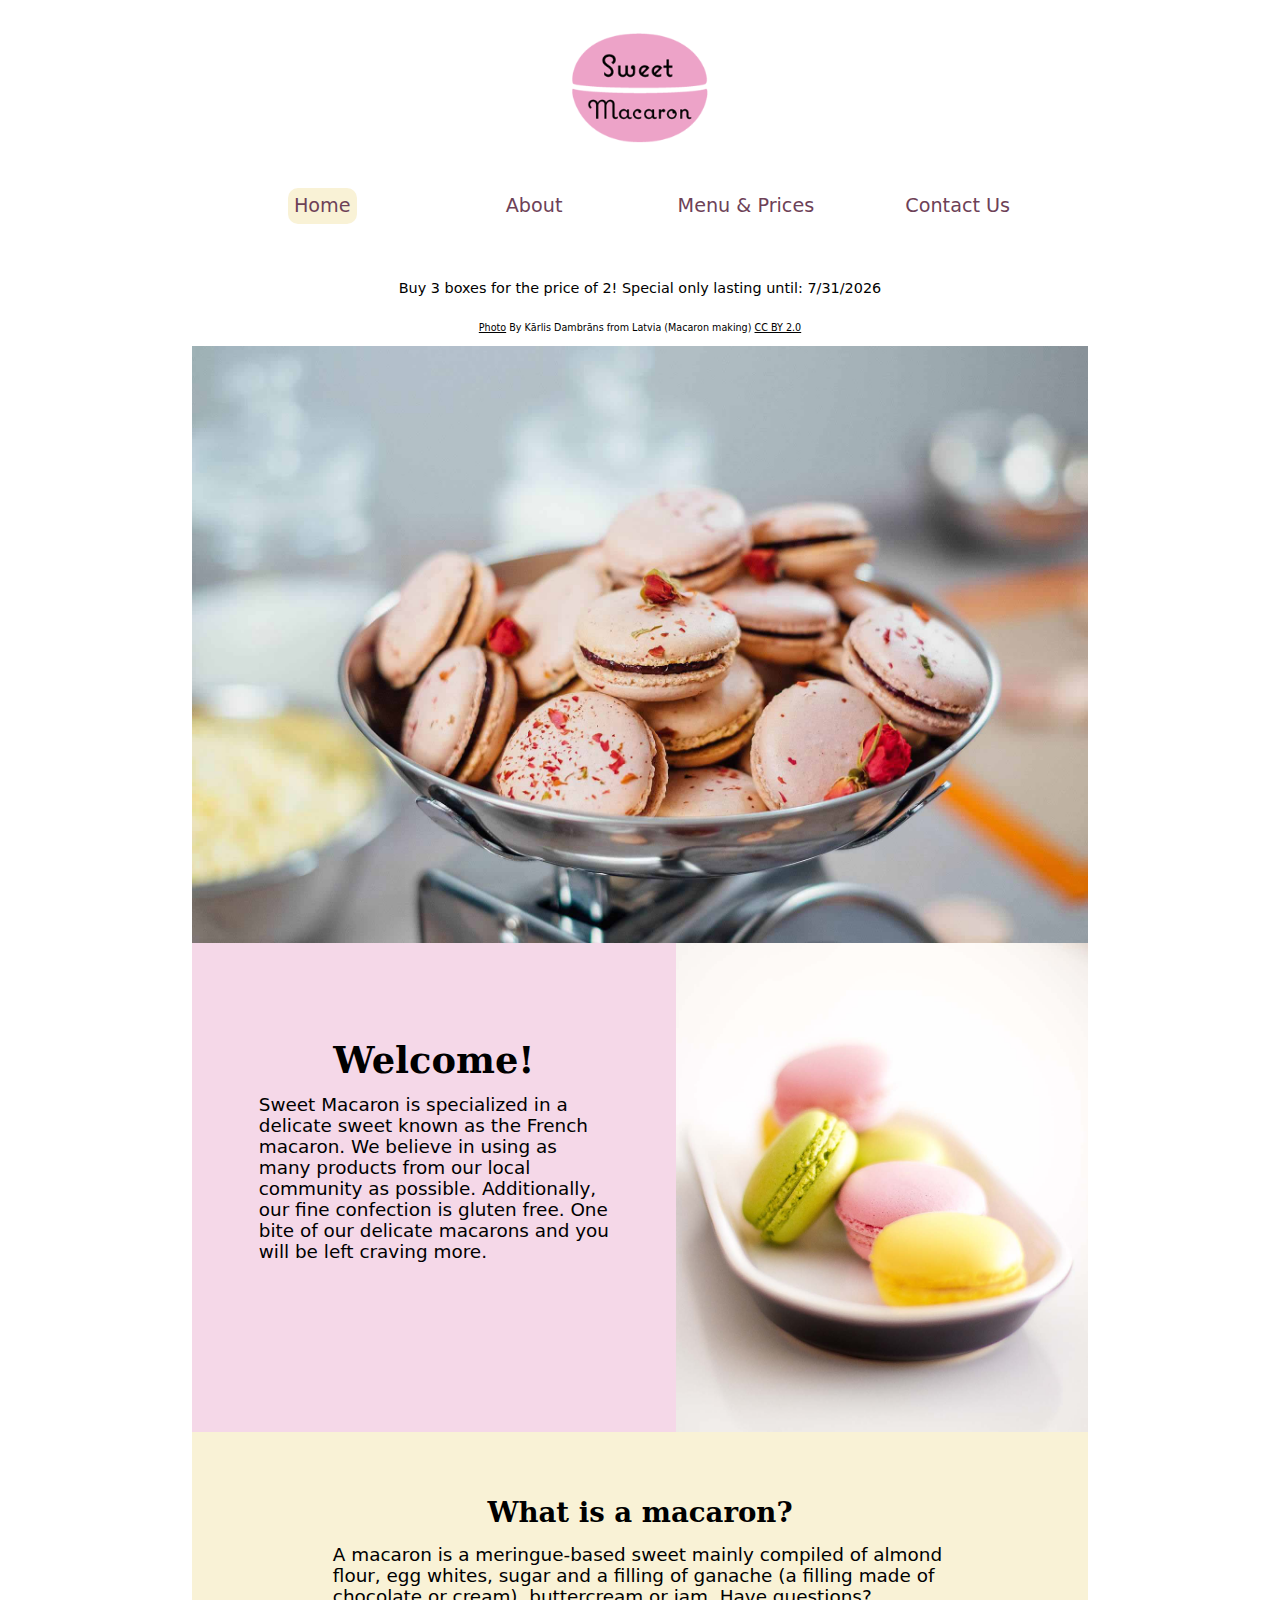
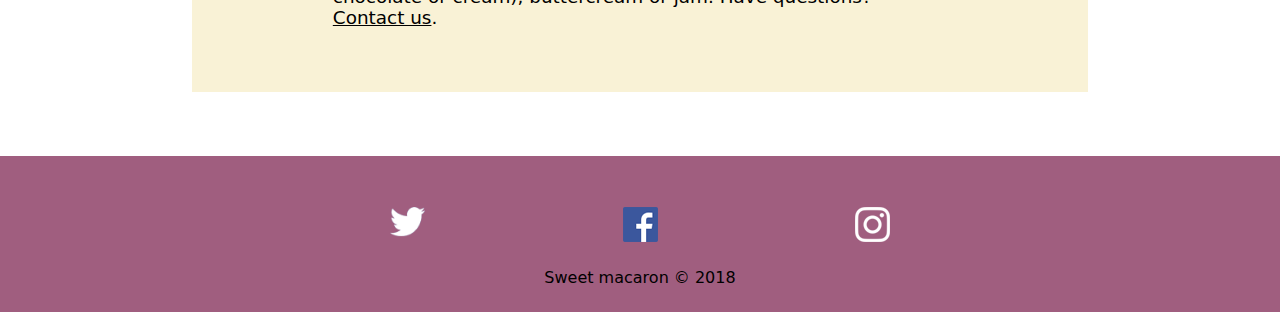
==== index.html @ 44dbab27 "first commit" ====
<!Doctype html>
<html>
   <head>
      <meta charset = "utf-8"/>
      <meta name = "viewport" content = "width=device-width, initial-scale = 1.0"/>
      <title>Sweet Macaron &#124; Home</title>
      <link href = "sweet-macaron-styles.css" rel = "stylesheet" type = "text/css"/>
   </head>
   <!-- Below is header with navigation and logo image -->
   <body id = "home-page">
      <header>
	     <div  id = "logo-container">
	        <a href = "index.html">
	           <img src = "sweet-macaron-images/logo/sweet-macaron-logo.png" alt = "Sweet Macaron Logo" id = "logo"/>
            </a>
		 </div>
		 <nav>
		 <!-- Hamburger icon -->
	        <div id = "icon-container">
	           <div id = "bar1"></div>
	           <div id = "bar2"></div>
	           <div id = "bar3"></div>
	        </div>
	        <ul id = "menu-invisible" class = "menu-container">
	           <li>
		          <a href = "index.html" class = "current-tab">Home</a>
			   </li>
	           <li>
		          <a href = "sweet-macaron-about.html">About</a>
		       </li>
	           <li>
		          <a href = "sweet-macaron-menu.html">Menu &#38; Prices</a>
	           </li>
	           <li>
		          <a href = "sweet-macaron-contact.html">Contact Us</a>
	           </li>
	        </ul>
         </nav> 
      </header>
      <!-- Using JS for special sale count down on below div-->
      <div id = "special-offer">Buy 3 boxes for the price of 2! Special only lasting until:</div>
      <!-- Below is slideshow of images and photo credit -->
      <div> 
	     <div class = "credit-div">
		    <p>
			   <a href = "https://commons.wikimedia.org/wiki/File:Macaron_making_(24769188390).jpg">Photo</a>
		       By Kārlis Dambrāns from Latvia (Macaron&#160;making) 
		       <a href = "http://creativecommons.org/licenses/by/2.0">CC&#160;BY&#160;2.0</a>
            </p>			   
		 </div>
         <img src = "sweet-macaron-images/home-page-images/bowl-macarons.jpg" alt = "Image Slide 1: Bowl of Macarons" class = "image-slide" id = "image-slide-display"/>
	     <img src = "sweet-macaron-images/home-page-images/piping-macarons.jpg" alt = "Image Slide 2: Piping Macarons" class = "image-slide"/>
	     <img src = "sweet-macaron-images/home-page-images/plate-macarons.jpg" alt = "Image Slide 3: Stacked Macarons on Plate" class = "image-slide"/>
      </div>
      <!--First section with quick intro --> 
	  <div id = "top-sections-div">
         <section id = "first-section">
            <h1>Welcome!</h1>
            <p>
			   Sweet Macaron is specialized in a delicate sweet known as the French macaron.
               We believe in using as many products from our local community as possible.
               Additionally, our fine confection is gluten free. One bite of our delicate macarons 
               and you will be left&#160;craving&#160;more. 
		    </p>
         </section>
         <!-- Second section and separate div for image -->
	     <div id = "bottom-right">
            <img src = "sweet-macaron-images/home-page-images/column-macarons.jpg" alt = "Plate Full of Macarons" id = "bottom-img"/>
         </div>
	  </div>
      <section id = "bottom-left">
         <h2>What is a macaron?</h2>
         <p>
		    A macaron is a meringue-based sweet mainly compiled of almond flour, egg whites, 
            sugar and a filling of ganache (a filling made of chocolate or cream), buttercream or jam.
			Have&#160;questions?
			<a href = "sweet-macaron-contact.html">Contact&#160;us</a>.
		 </p>
      </section>
      <footer> 
         <img src = "sweet-macaron-images/social-media-images/twitter-logo-white.png" alt = "Twitter Logo Links to Twitter Page" class = "social-media twit-insta"/>
         <img src = "sweet-macaron-images/social-media-images/fb-logo-white-bg.png" alt = "Facebook Logo Links to Facebook Page" id = "social-fb" class = "social-media"/>
	     <img src = "sweet-macaron-images/social-media-images/ig-glyph-white.png" alt = "Instagram Logo Links to Instagram Page" class = "social-media twit-insta"/>
         <p>Sweet macaron &#169; 2018</p> 
	  </footer>
      <script src = "sweet-macaron.js"></script>
   </body>
</html>
---- sweet-macaron-styles.css ----
@charset "utf-8";

/*resets margin and padding styles of browsers*/

* {
    margin: 0;
    padding: 0;	
}

/*default styles are for mobile */

/*---- Body Styles ----*/

body {
	background-color: rgb(255, 255, 255);
	color: rgb(0, 0, 0);
	font-family: "Lucida Grande", "Lucida Sans Unicode", "Lucida Sans", "DejaVu Sans", Verdana, sans-serif;
	font-size: 1em;
	width: 100%;
}
body header img {
	width: 50%;
}


h1 {
	font-family: Constantia, "Lucida Bright", "DejaVu Serif", Georgia, serif;
    font-size: 2em;
	margin: 0 auto;
	text-align: center;
	width: 100%;
}
h2 {
	font-family: Constantia, "Lucida Bright", "DejaVu Serif", Georgia, serif;
	margin: 0 auto;
	text-align: center;
	width: 100%;
}

header {
	width: 100%;	
}

/*slideshow*/

.image-slide {
	display: none;
	width: 100%;
}
/* below used in slideshow JS */

#image-slide-display {
	display: block;
}

/*---- About Page Styles ----*/

#about-photo-credit {
	color: rgb(255, 255, 255);
	font-size: .6em;
	text-align: center;
}

#about-photo-credit a {
	color: rgb(255, 255, 255);
}

#about-photo-credit a:visisted {
	color: rgb(255, 255, 255);
}

.about-bottom {
	font-size: .9em;
	padding: 5% 5% 0 5%;
	text-align: left;
}

#about-section{
	background-color: rgb(249, 242, 214);
}

#bottom-p-about {
	padding-bottom: 8%;
}

#our-story {
	font-size: 1.2em;
	padding: 5% 5% 0 5%;
	text-align: left;
}

#text-image {
	color: rgb(255, 255, 255);
	font-size: 1.5em;
	margin: 0 auto;
	text-align: center;
	width: 95%;
}

#top-p-about {
	padding-top: 2%;
}

#top-about-section {
	background-image: url("sweet-macaron-images/about-page-images/blue-piped-macarons.jpg");
    background-repeat: no-repeat;
	background-size: cover;
	padding: 15% 0;
	width: 100%;
}

/*---- Contact Page Styles ----*/

/*ASIDE AND ACTIVE LOCATION FIXES CONTENT */

/*visit us list*/

aside {
	display: block;
	float: none;
	margin-left: auto;
	margin-right: auto;
	margin-top: 5%;
	text-align: center; 
	width: 90%;
}


aside h2 {
	margin-top: 5%;
	vertical-align: top;
}

aside ul li {
	list-style-type: none;
	margin: 8% 0;
}

aside ul li a {
	color: rgb(109, 65, 87);
	text-decoration: none;
}


aside ul li a:hover {
	background-color: rgb(249, 242, 214);
	border-radius: 8px;
	padding: 2%;
}

aside ul li a:visited {
	color: rgb(109, 65, 87);
}

/*contact us text */

#contact-content {
	margin: 5% auto;
	width: 90%;
}

#contact-intro {
	background-color: rgb(249, 242, 214);
	padding: 5% 5%;	
}

#contact-p {
	margin: 0 auto;
	padding-bottom: 4%;
	padding-top: 4%;
	width: 90%;
}

hr {
	border: 1px solid rgb(160, 94, 127);
	margin: 0 auto;
	width: 220px;
}

/*store info displayed*/

.location-info {
	padding-bottom: 10%;
}

.location-info li{
	list-style-type: none;
	margin-top: 8%;
	
}

/*image at the top of contact us*/

#macarons-counter {
	display: block;
	width: 100%;
}



/*classes used for js in contact pg 
Current locatoin info and current tab selected*/

.active-location {
	display: block;
	margin-left: auto;
	margin-right: auto;
	width: 90%;
}

.active-location h2 {
	margin-top: 5%;
}

.active-location-tab {
	background-color: rgb(249, 242, 214);
	border-radius: 8px;
	padding: 2%;
}

.hidden-location {
	display: none;
}

.non-active-location-tab {
	
}

/*---- Home Page Styles ----*/

/*bottom vertical image*/ 

#bottom-img {
	display: block;
	width: 100%;
}

/*what is a macaron? content*/ 

#bottom-left {
    background-color: rgb(249, 242, 214);
    font-size: .9em;
    padding: 5%;
	width: 90%;
}

.credit-div {
	font-size: .6em;
	padding-bottom: 1%;
	padding-left: 3%;
	padding-right: 3%;
	text-align: center;
}

#display-credit-home{
	font-size: .6em;
	text-align: center;
}

/*welcome! and intro content*/

#first-section {
	background-color: rgb(245, 216, 232);
    font-size: .9em;
	padding-bottom: 5%;
	padding-left: 5%;
	padding-right: 5%;
	width: 90%;
}

#first-section h1 {
	padding-top: 5%;
}

#logo {
	margin-left: auto;
    margin-right: auto;
	max-width: 180px;
	min-width: 130px;
	width: 40%;
}

#logo-container {
	display: inline;
}

#non-display-credit-home{
	display: none;
}

section {
	text-align: center;
}

#special-offer {
	font-size: .8em;
	margin: 0 5%;
	padding-bottom: 3%;
	text-align: center;
	width: 90%;
}

/*---- Footer Styles ----*/

footer {
	background-color: rgb(160, 94, 127);
	margin-left: auto;
	margin-right: auto;
	padding-bottom: 2%;
	text-align: center;
	width: 100%;
}



#social-fb{
	margin-left: 15%;
	margin-right: 15%;
	max-width: 35px;
}

.social-media {
	display: inline-block;
	padding-bottom: 5%;
	padding-top: 8%;
	vertical-align: top;
	width: 100%;
}

.twit-insta {
	max-width: 35px;
}

/*---- Menu Page Styles ----*/

/*menu back to top button*/

.attribution {
	font-size: .6em;
}

#back-to-top {
	background-color: rgb(255, 255, 255);
	background-color: rgba(255, 255, 255, 0.8);
	border-radius: 10px 10px;
	font-size: 1.1em;
	padding: 2%;
	position: fixed;
    bottom: 20px; 
	right: 0;
}

#back-to-top:visited{
	color: rgb(0, 0, 0);
}

figcaption {
	font-size: .85em;
	margin: 3% auto;
	width: 90%;
}

figure img {
	width: 100%;
}

#gluten, #note {
	font-size: .78em;
	font-weight: bold;
}

#intro {
    font-size: .9em;
	margin: 0 auto;
	padding-bottom: 5%;
	width: 90%;
}

#last-figcaption {
	margin-bottom: 8%;
}

#top-section-menu {
    background-color: rgb(245, 216, 232);	
	margin-bottom: 3%;
	margin-left: 3%;
	margin-right: 3%;
	padding-bottom: 5%;
	padding-top: 5%;
}
 
/*---- Navigation Styles ----*/

a {
	color: rgb(0, 0, 0);
}

a:visited {
	color: rgb(109, 65, 87);
}

.current-tab {
	background-color: rgb(249, 242, 214);
	border-radius: 10px;
	padding: 3%;
}

#icon-container {
	cursor: pointer;
	display: inline-block;
	margin: 20% 0 0 25%;
	width: 100%;
}

#menu-invisible {
	display: none;
}

#menu-visible {
	background: white;
	display: block;
	list-style: none;
	padding: 5% 0;
	position: absolute;
	top: 0;
	width: 100%;
}

nav  {
	float: left;
	font-family: Constantia, "Lucida Bright", "DejaVu Serif", Georgia, serif;
	width: 25%;
}

nav ul li {
	list-style: none;
	margin: 6% 0;
	padding: 2% 2%;
	text-align: center;
}


nav ul li a {
	color: rgb(109, 65, 87);
	font-size: 1.3em;
	font-family: "Lucida Grande", "Lucida Sans Unicode", "Lucida Sans", "DejaVu Sans", Verdana, sans-serif;
	text-decoration: none;
}

nav ul li a:hover {
	background-color: rgb(249, 242, 214);
	border-radius: 10px;
	padding: 3%;
}

nav ul li a:visited {
	color: rgb(109, 65, 87);
}

/*---- Navigatoinal Styles: Hamburger Icon and Transformation to X ----*/

#bar1, #bar2, #bar3 {
	background-color: rgb(0, 0, 0);
	height: 4px;
	margin: 4px 0;
	max-width: 24%;
	min-width: 20px;
	position: relative;
	transition: 0.4s;
	width: 18%;
	z-index: 1;
}

.change #bar1 {
	-moz-transform: rotate(-45deg) translate(-10px, 5px);
	-ms-transform: rotate(-45deg) translate(-10px, 5px);
	-webkit-transform: rotate(-45deg) translate(-10px, 5px);
	transform: rotate(-45deg) translate(-10px, 5px);
	
}

.change #bar2 {
	opacity: 0;
}

.change #bar3 {
	-moz-transform: rotate(45deg) translate(-6px, -2px);
	-ms-transform: rotate(45deg) translate(-6px, -2px);
	-webkit-transform: rotate(45deg) translate(-6px, -2px);
	transform: rotate(45deg) translate(-6px, -2px);
}

/*---- Prices Section of Menu Page Styles ----*/

.box-prices {
	list-style: none;
	margin-bottom: 2%;
	margin-left: 13%;
	text-align: left;
}

#box-sets {
	display: inline-block;
	margin-top: 3%;
}

#prices-header {
	font-size: 1.7em;
}

#prices-section {
    background-color: rgb(249, 242, 214);
	margin: 0 3% 2% 3%;
	padding: 5% 0;
}

#single-prices {
	list-style: none;
	text-align: left;
}

@media only screen and (max-width: 260px) {
   	hr {
		width: 200px;
	}
}

@media only screen and (max-width: 368px) {
    .active-location {
	    padding-top: 2%;
    }
}

@media only screen and (min-width: 369px) {

    #about-photo-credit {
	    float: right;
	    padding-right: 4%;
		padding-top: 10%;
    }
}

@media screen and (min-width: 256px) and (max-width: 309px) {
	
/*---- Home Page Styles ----*/
	
	#logo {
	    margin-left: 3%;
    }
}

@media only screen and (min-width: 310px) and (max-width: 477px) {
	
/*---- Home Page Styles ----*/
	
	#logo {
	    margin-left: 5%;
    }
}

@media only screen and (min-width: 478px) and (max-width: 540px) {
	
/*---- Home Page Styles ----*/
	
	#logo {
		margin-left: 9%;
    }
}

@media only screen and (min-width: 461px) {
	
/*---- Contact page Styles ----*/

    .location-info li{
	    margin-top: 3%;
    }	
	
/*---- Home Page Styles ----*/

/*Start of Margins Around Content*/
	
/*bottom vertical image*/ 

    #bottom-img {
	    margin: 0 auto;
		width: 90%;
    }
	
/*what is a macaron? content*/
 
    #bottom-left {
        margin: 0 5%;
	    margin-bottom: 5%;
	    width: 80%;
    }

/*welcome! and intro content*/

    #first-section {
	    margin: 0 5%;
        width: 80%;
	}

/*slideshow*/
    .image-slide {
	    margin: 0 auto;
	    width: 90%;
    }

/*---- Menu Page Styles ----*/

    figcaption {
	    margin: 0 auto;
	    padding-bottom: 3%;
	    padding-top: 1%;
    }
	
	figure img {
	    width: 70%;
    }

    #intro {
	    padding-bottom: 1%;
    }

    #prices-section {
	    margin-left: auto;
	    margin-right: auto;
	    width: 80%;
    }
	
	#top-section-menu {
	    margin-left: auto;
	    margin-right: auto;
	    width: 80%;
    }
}

@media only screen and (min-width: 600px)  {
	
/*---- Home Page Styles ----*/

/*bottom vertical image*/ 

    #bottom-img {
	    width: 70%;
	}
	
/*what is a macaron? content*/ 

    #bottom-left {
	    margin-left: auto;
	    margin-right: auto;
	    width: 60%;
	}

/*welcome! and intro content*/

    #first-section {
	    margin: 0 auto;
        width: 60%;	
    }
	
/*slideshow*/
    .image-slide {
	    width: 70%;
    }
}

@media only screen and (min-width: 541px) and (max-width: 660px) {
	
/*---- Home Page Styles ----*/
	
	#logo {
	    margin-left: 11%;
    }
}

@media only screen and (min-width: 661px) and (max-width: 785px) {
	
/*---- Home Page Styles ----*/
	
	#logo {
	    margin-left: 13%;
    }
}

@media only screen and (min-width: 786px) {
	
/*---- Contact Page Styles ----*/
	
/*turns location tabs to be horizontal*/
	
	.active-location h2 {
  		margin-top: 2%;
	}
	
	.active-location-tab {
		border-radius: 8px;
		padding: 6%;
	}
	
    aside ul li {
	    display: inline-block;
		margin: 6% 0;
		width: 26%;
	}
	
	aside ul li a:hover {
		border-radius: 8px;
		padding: 6%;
	}
	
    #contact-intro {
	    margin: 0 auto;
	    width: 70%;
    }
	
    .location-info li{
	    margin-top: 2%;
    }

    #macarons-counter {
	    margin: 0 auto;
	    width: 80%;
    }

/*---- Menu Page Styles ----*/
    figure img {
	    width: 50%;
    }
	
/*---- Navigation Styles Desktop ----*/
	
	#icon-container {
		display: none;
	}
	
	#logo {
		width: 100%;
	}
	
	#logo-container {
		display: block;
		text-align: center;
	}
	
	#menu-invisible {
	    display: block;
	    list-style: none;
	    position: relative;
	    text-align: center;
	    width: 100%;
	}
	
	nav {
		float: none;
		margin: 0 auto;
		width: 95%;
	}
	
	nav ul li {
		display: inline-block;
		margin: 2% 0;
		padding: 0;
		width: 20%;
	}
	
	nav ul li a {
		font-size: 1.2em;
	}
	
	#special-offer {
		margin-top: 3%;
	}
}

@media only screen and (min-width: 955px) {
	
/*---- About Page Styles ----*/
	
    .about-bottom {
	    font-size: 1em;
	    margin: 0 auto;
	    padding: 3% 0 0 0;
	    width: 60%;
    }

    #our-story {
	    margin: 0 auto;
	    padding: 5% 0 0 0;
	    width: 60%;
    }
	
/*---- Home Page Styles ----*/
	
/*bottom vertical image*/

	#bottom-img {
		width: 100%;
	}
	
/*what is a macaron? content*/ 
	
	#bottom-left {
		margin-bottom: 5%;
		margin-left: auto;
		margin-right: auto;
		text-align: left;
		width: 60%;	
	}
	
	#bottom-right {
		width: 60%;	
	} 
	
/*welcome! and intro content*/

	#first-section {
		text-align: left;
		vertical-align: top;
		width: 60%;
	}
     
	 #first-section h1 {
	    padding-top: 20%;
    }
	
	#first-section p {
		padding-top: 3%;
	}
	
	.image-slide {
		width: 70%;
	}
	
	.social-media {
	    padding-bottom: 2%;
	    padding-top: 5%;
    }
	
	#top-sections-div {
	    display: -ms-flex;
	    display: -webskit-flex;
        display: flex;
	    margin: 0 auto;
	    width: 70%;
	}

/*--- Menu Page Styles ---*/
	
	 #prices-section {
	    padding: 3% 0;
	    width: 70%;
    }
	
    #top-section-menu {
	    width: 70%;
    }
}

@media only screen and (min-width: 1019px) {
	
/*---- Contact Page Styles ----*/
	
	aside ul li {
		margin: 6% 0;
    }
	
/*---- Home Page Styles ----*/
	
/*what is a macaron? content*/ 

	#bottom-left {
		font-size: 1em;	
	}
	
	#bottom-left h2 {
		padding-bottom: 2%;
	}
	
/*welcome! and intro content*/

	#first-section {
		font-size: 1em;
		padding-left: 4%;
		padding-right: 4%;
	}
	
/*---- navigation Styles ----*/
	
	nav ul li {
		width: 17%;	
	}
}

@media only screen and (min-width: 1100px) {
	
/*---- Contact Page Styles ----*/

    aside ul li {
	    width: 25%;
    }
	
    #contact-content {
	    margin-top: 2%;
	    width: 60%;
    }
	
    #contact-intro {
	    padding: 2% 2%;
	    width: 66%;
    }

    #contact-p {
	    width: 72%;
    }

    #macarons-counter {
	    width: 70%;
    }
}

@media only screen and (min-width: 1205px) {
	
/*---- Home Page Styles ----*/
	
/*what is a macaron? content*/ 

	#bottom-left {
		font-size: 1.1em;	
	}
	
	#bottom-left p {
		margin: 0 auto;
		width: 80%;
	}
	
/*welcome! and intro content*/

	#first-section {
		font-size: 1.1em;
	}
	
	#special-offer {
		font-size: .9em;
		padding-bottom: 2%;
	}
	
/*--- Menu Page Styles ---*/
	
	figure img {
	    width: 35%;
    }

	 #prices-section {
	    width: 45%;

    }
	
    #top-section-menu {
	    width: 45%;
	
    }
}

@media only screen and (min-width: 1250px) {
	
/*---- Menu Page Styles ----*/

	#top-section-menu {
        padding-bottom: 3%;
	    padding-top: 3%;
	}
	
/*---- Home Page Styles ----*/
	
/*what is a macaron? content*/ 

	#bottom-left {
		font-size: 1.15em;	
	}
	
/*welcome! and intro content*/

	#first-section {
		font-size: 1.15em;
	}
	
	#first-section h1 {
		padding-top: 23%;
	}
	
	#first-section p {
		margin: 0 auto;
		width: 85%;
	}
	
    .social-media {
	    padding-top: 4%;
    }

/*---- About Page Styles ----*/

    #top-about-section {
	    padding: 13% 0;
    }
}

@media only screen and (min-width: 1450px) {
	
/*---- About Page Styles ----*/
	
    .about-bottom {
	    width: 50%;
    }
	
	#our-story { 
	    margin: 0 auto;
	    width: 50%;
    }

/*---- Contact Page Styles ----*/
	
    #contact-intro {
	    width: 56%;
    }

    #macarons-counter {
	    width: 60%;
    }
}

@media only screen and (min-width: 1645px) {
	
/*---- Home Page Styles ----*/

/*what is a macaron? content*/ 

	#bottom-left p {
		width: 70%;
	}
	
	#first-section h1 {
		padding-top: 28%;
	}
}
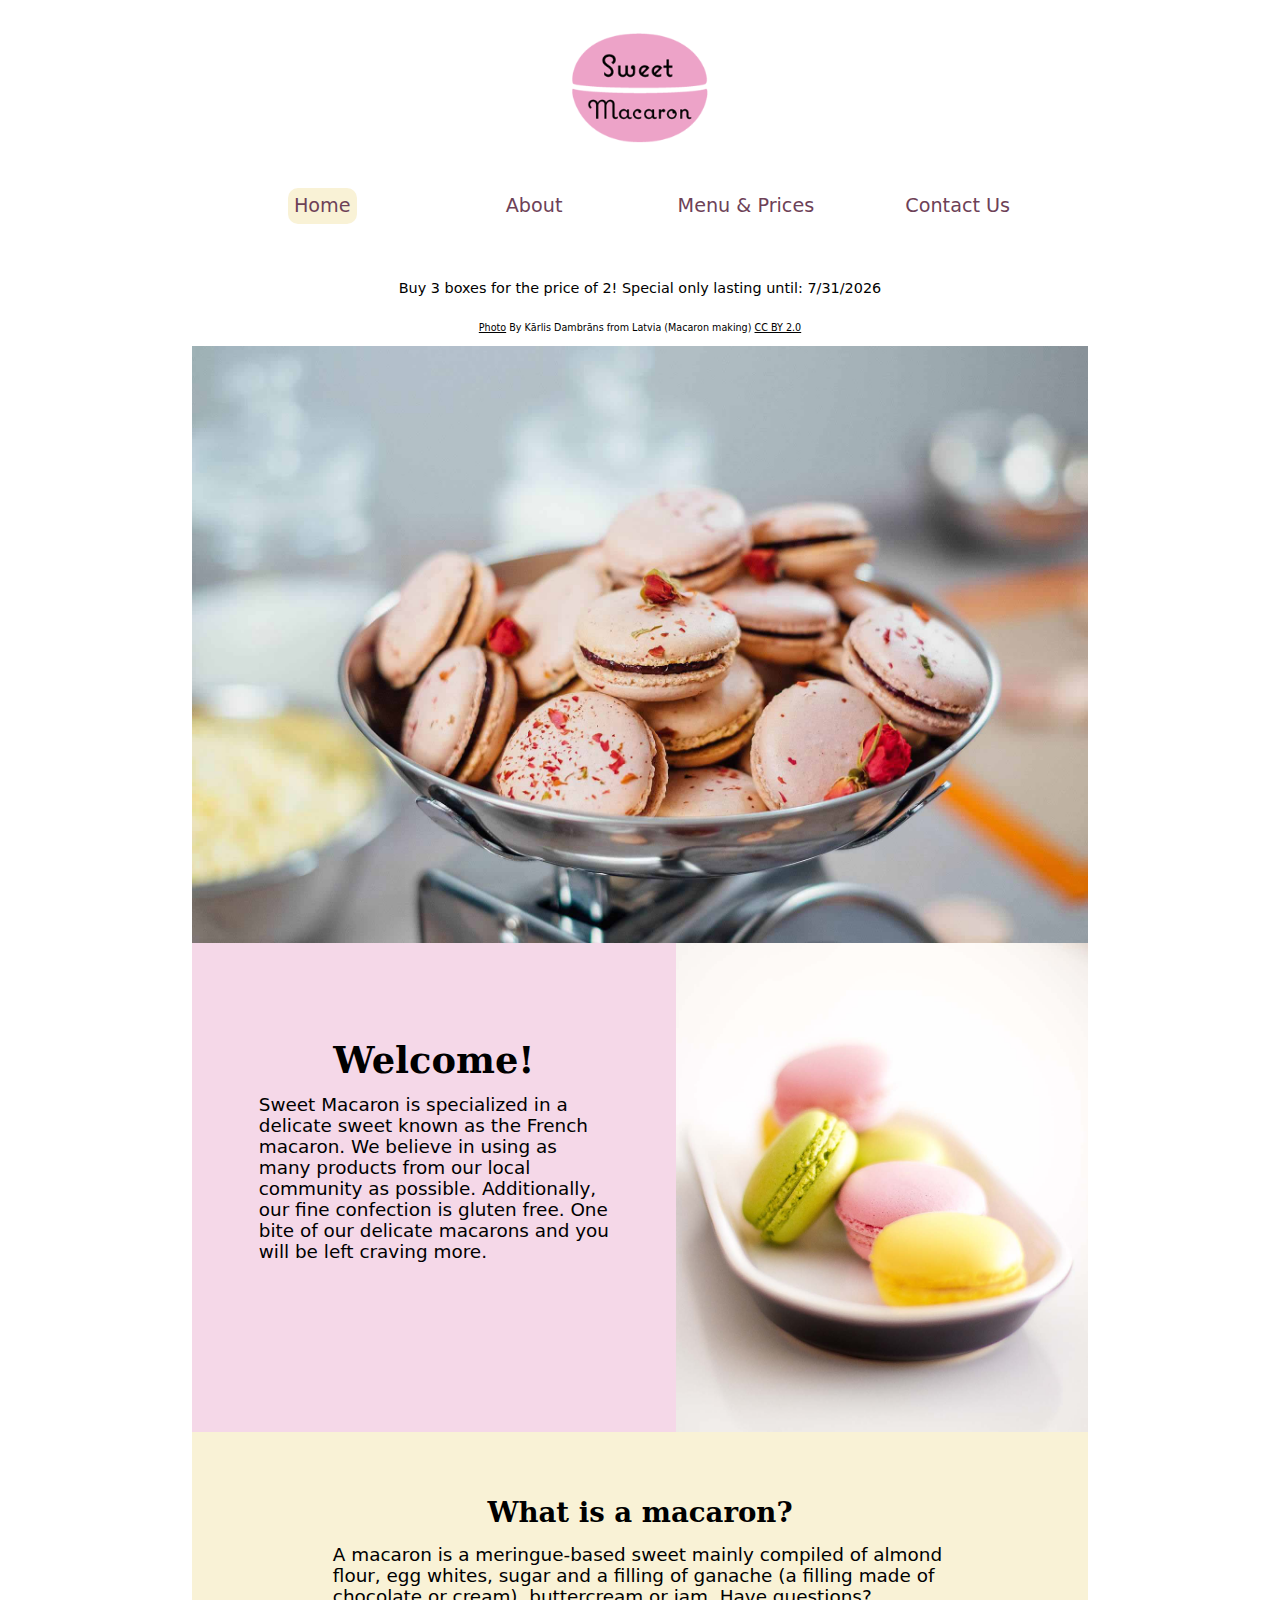
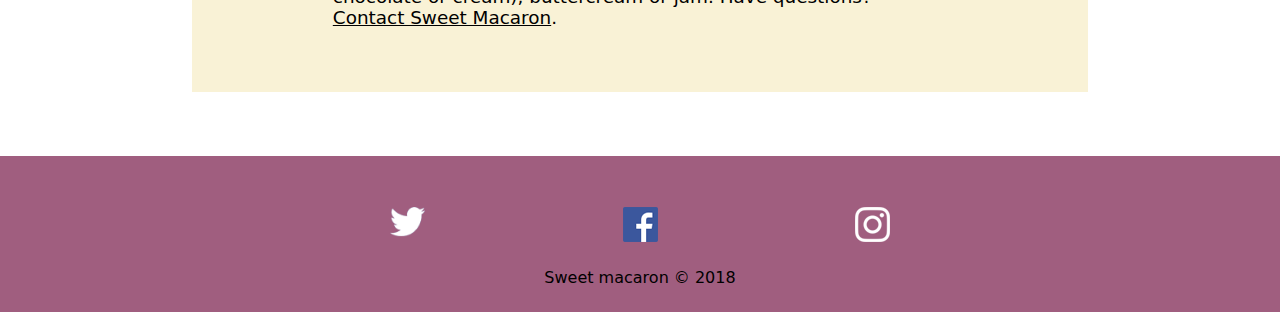
==== commit 9d917e9b: "Update index.html" ====
--- a/index.html
+++ b/index.html
@@ -74,7 +74,7 @@
 		    A macaron is a meringue-based sweet mainly compiled of almond flour, egg whites, 
             sugar and a filling of ganache (a filling made of chocolate or cream), buttercream or jam.
 			Have&#160;questions?
-			<a href = "sweet-macaron-contact.html">Contact&#160;us</a>.
+			<a href = "sweet-macaron-contact.html">Contact&#160;Sweet Macaron</a>.
 		 </p>
       </section>
       <footer> 
@@ -85,4 +85,4 @@
 	  </footer>
       <script src = "sweet-macaron.js"></script>
    </body>
-</html>+</html>
--- a/sweet-macaron-styles.css
+++ b/sweet-macaron-styles.css
@@ -22,7 +22,6 @@
 	width: 50%;
 }
 
-
 h1 {
 	font-family: Constantia, "Lucida Bright", "DejaVu Serif", Georgia, serif;
     font-size: 2em;
@@ -30,6 +29,7 @@
 	text-align: center;
 	width: 100%;
 }
+
 h2 {
 	font-family: Constantia, "Lucida Bright", "DejaVu Serif", Georgia, serif;
 	margin: 0 auto;
@@ -55,6 +55,12 @@
 
 /*---- About Page Styles ----*/
 
+.about-bottom {
+	font-size: .9em;
+	padding: 5% 5% 0 5%;
+	text-align: left;
+}
+
 #about-photo-credit {
 	color: rgb(255, 255, 255);
 	font-size: .6em;
@@ -67,12 +73,6 @@
 
 #about-photo-credit a:visisted {
 	color: rgb(255, 255, 255);
-}
-
-.about-bottom {
-	font-size: .9em;
-	padding: 5% 5% 0 5%;
-	text-align: left;
 }
 
 #about-section{
@@ -97,10 +97,6 @@
 	width: 95%;
 }
 
-#top-p-about {
-	padding-top: 2%;
-}
-
 #top-about-section {
 	background-image: url("sweet-macaron-images/about-page-images/blue-piped-macarons.jpg");
     background-repeat: no-repeat;
@@ -109,9 +105,13 @@
 	width: 100%;
 }
 
+#top-p-about {
+	padding-top: 2%;
+}
+
 /*---- Contact Page Styles ----*/
 
-/*ASIDE AND ACTIVE LOCATION FIXES CONTENT */
+/*aside and .active-location changes content placement */
 
 /*visit us list*/
 
@@ -125,7 +125,6 @@
 	width: 90%;
 }
 
-
 aside h2 {
 	margin-top: 5%;
 	vertical-align: top;
@@ -140,7 +139,6 @@
 	color: rgb(109, 65, 87);
 	text-decoration: none;
 }
-
 
 aside ul li a:hover {
 	background-color: rgb(249, 242, 214);
@@ -197,9 +195,8 @@
 }
 
 
-
 /*classes used for js in contact pg 
-Current locatoin info and current tab selected*/
+current location info and current tab selected*/
 
 .active-location {
 	display: block;
@@ -222,9 +219,7 @@
 	display: none;
 }
 
-.non-active-location-tab {
-	
-}
+.non-active-location-tab {} /*used in js file*/
 
 /*---- Home Page Styles ----*/
 
@@ -310,8 +305,6 @@
 	text-align: center;
 	width: 100%;
 }
-
-
 
 #social-fb{
 	margin-left: 15%;
@@ -532,7 +525,6 @@
 }
 
 @media only screen and (min-width: 369px) {
-
     #about-photo-credit {
 	    float: right;
 	    padding-right: 4%;
@@ -662,6 +654,7 @@
     }
 	
 /*slideshow*/
+
     .image-slide {
 	    width: 70%;
     }
@@ -726,6 +719,7 @@
     }
 
 /*---- Menu Page Styles ----*/
+
     figure img {
 	    width: 50%;
     }
@@ -822,7 +816,7 @@
 		width: 60%;
 	}
      
-	 #first-section h1 {
+	#first-section h1 {
 	    padding-top: 20%;
     }
 	
@@ -849,7 +843,7 @@
 
 /*--- Menu Page Styles ---*/
 	
-	 #prices-section {
+	#prices-section {
 	    padding: 3% 0;
 	    width: 70%;
     }
@@ -953,7 +947,7 @@
 	    width: 35%;
     }
 
-	 #prices-section {
+	#prices-section {
 	    width: 45%;
 
     }
